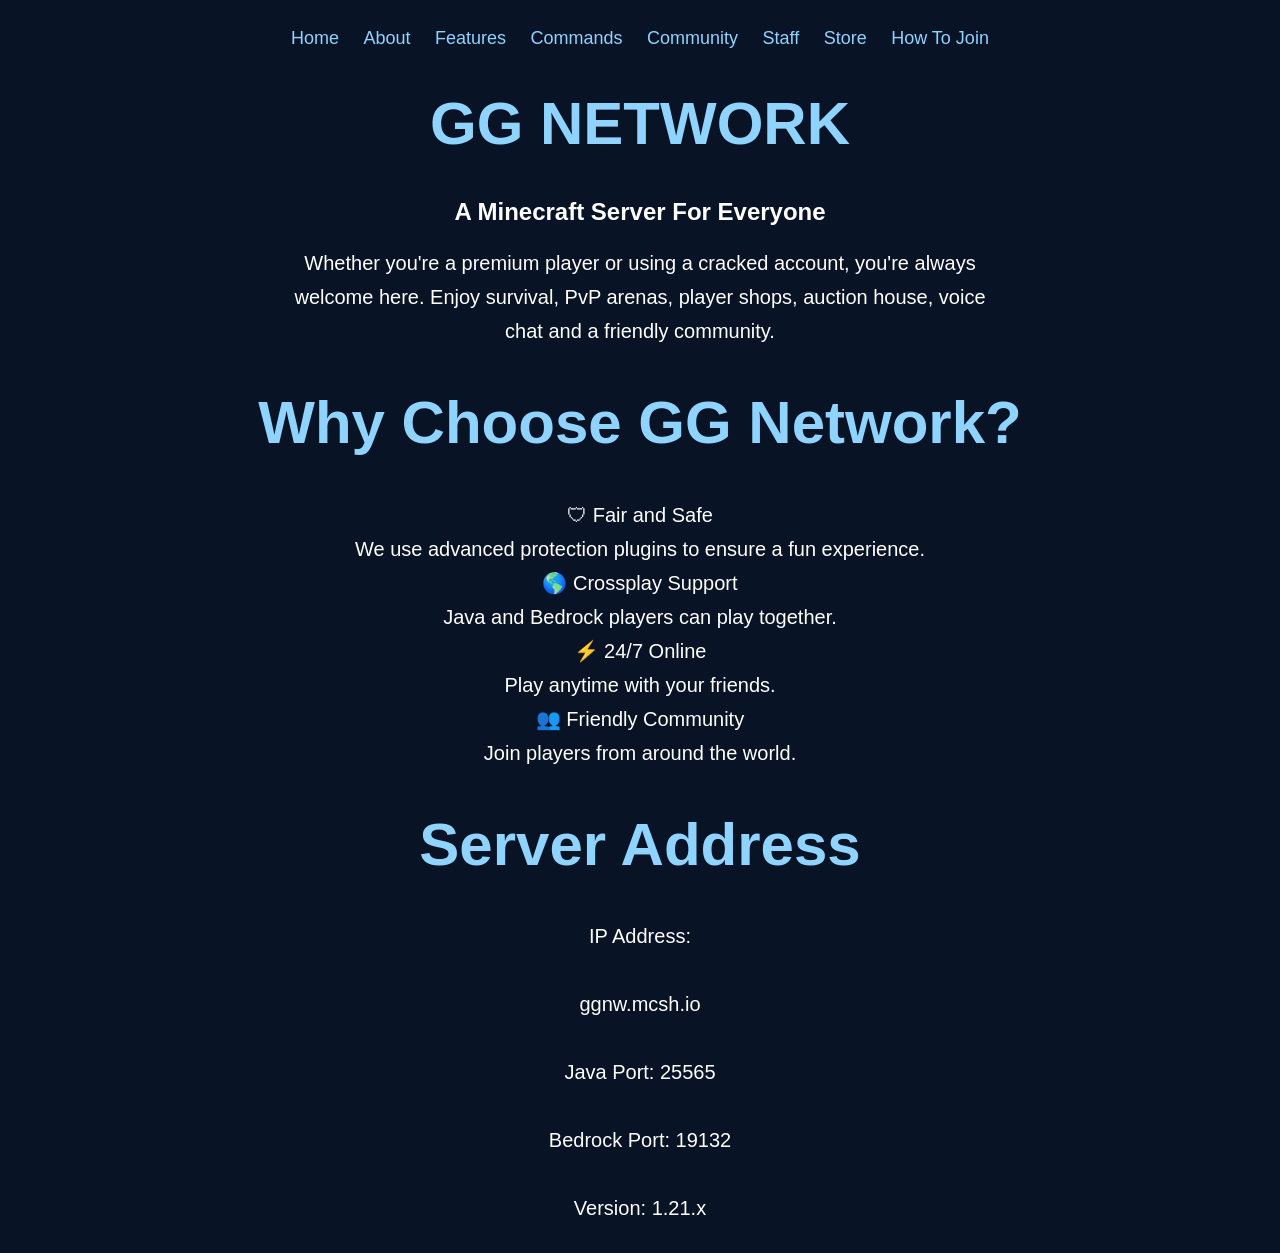
==== index.html @ 867b8905 "Update index.html" ====
<!DOCTYPE html>
<html>
<head>
<title>GG Network</title>
<link rel="stylesheet" href="style.css">
</head>

<body>

<nav>
<a href="index.html">Home</a>
<a href="about.html">About</a>
<a href="features.html">Features</a>
<a href="commands.html">Commands</a>
<a href="community.html">Community</a>
<a href="staff.html">Staff</a>
<a href="store.html">Store</a>
<a href="join.html">How To Join</a>
</nav>

<h1>GG NETWORK</h1>

<h2>A Minecraft Server For Everyone</h2>

<p>
Whether you're a premium player or using a cracked account,
you're always welcome here.

Enjoy survival, PvP arenas, player shops, auction house,
voice chat and a friendly community.
</p>

<h1>Why Choose GG Network?</h1>

<p>🛡 Fair and Safe</p>

<p>We use advanced protection plugins to ensure a fun experience.</p>

<p>🌎 Crossplay Support</p>

<p>Java and Bedrock players can play together.</p>

<p>⚡ 24/7 Online</p>

<p>Play anytime with your friends.</p>

<p>👥 Friendly Community</p>

<p>Join players from around the world.</p>

<h1>Server Address</h1>

<p>
IP Address:
<br><br>

ggnw.mcsh.io

<br><br>

Java Port: 25565

<br><br>

Bedrock Port: 19132

<br><br>

Version: 1.21.x
</p>

</body>
</html>
---- style.css ----
body{
background:#081326;
color:white;
font-family:Arial,sans-serif;
text-align:center;
padding:20px;
}

nav{
margin-bottom:40px;
}

nav a{
color:#8fd3ff;
text-decoration:none;
margin:10px;
font-size:18px;
}

nav a:hover{
color:white;
}

h1{
font-size:60px;
color:#8fd3ff;
}

p{
font-size:20px;
max-width:700px;
margin:auto;
line-height:1.7;
}
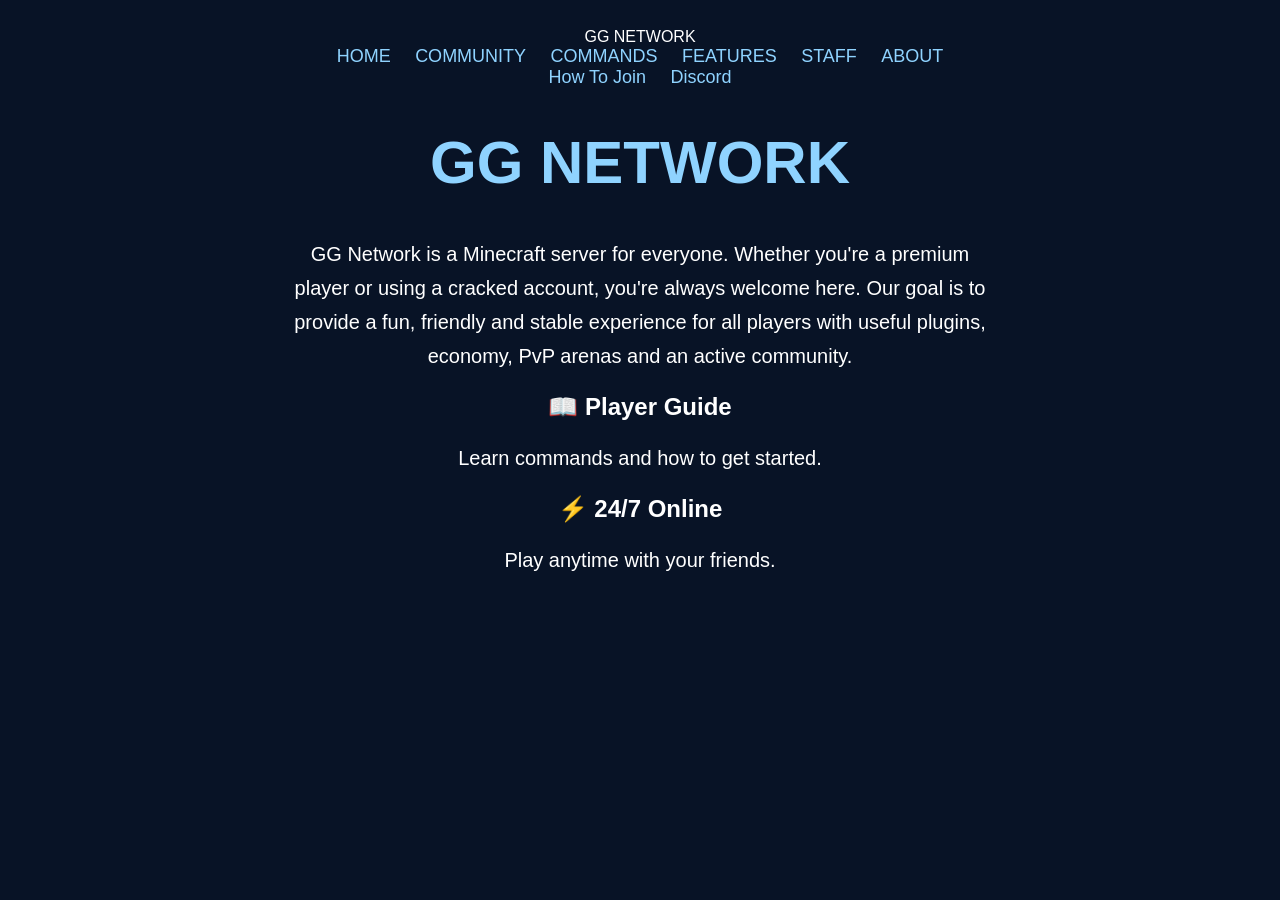
==== commit 3c1775ec: "Update index.html" ====
--- a/index.html
+++ b/index.html
@@ -8,66 +8,51 @@
 <body>
 
 <nav>
-<a href="index.html">Home</a>
-<a href="about.html">About</a>
-<a href="features.html">Features</a>
-<a href="commands.html">Commands</a>
-<a href="community.html">Community</a>
-<a href="staff.html">Staff</a>
-<a href="store.html">Store</a>
-<a href="join.html">How To Join</a>
+<div class="logo">GG NETWORK</div>
+
+<div class="menu">
+<a href="index.html">HOME</a>
+<a href="community.html">COMMUNITY</a>
+<a href="commands.html">COMMANDS</a>
+<a href="features.html">FEATURES</a>
+<a href="staff.html">STAFF</a>
+<a href="about.html">ABOUT</a>
+</div>
+
+<div class="buttons">
+<a href="join.html" class="join">How To Join</a>
+<a href="#" class="discord">Discord</a>
+</div>
 </nav>
+
+<div class="hero">
 
 <h1>GG NETWORK</h1>
 
-<h2>A Minecraft Server For Everyone</h2>
-
 <p>
+GG Network is a Minecraft server for everyone.
 Whether you're a premium player or using a cracked account,
 you're always welcome here.
 
-Enjoy survival, PvP arenas, player shops, auction house,
-voice chat and a friendly community.
+Our goal is to provide a fun, friendly and stable experience
+for all players with useful plugins, economy, PvP arenas and an active community.
 </p>
 
-<h1>Why Choose GG Network?</h1>
+<div class="cards">
 
-<p>🛡 Fair and Safe</p>
+<div class="card">
+<h2>📖 Player Guide</h2>
+<p>Learn commands and how to get started.</p>
+</div>
 
-<p>We use advanced protection plugins to ensure a fun experience.</p>
+<div class="card">
+<h2>⚡ 24/7 Online</h2>
+<p>Play anytime with your friends.</p>
+</div>
 
-<p>🌎 Crossplay Support</p>
+</div>
 
-<p>Java and Bedrock players can play together.</p>
-
-<p>⚡ 24/7 Online</p>
-
-<p>Play anytime with your friends.</p>
-
-<p>👥 Friendly Community</p>
-
-<p>Join players from around the world.</p>
-
-<h1>Server Address</h1>
-
-<p>
-IP Address:
-<br><br>
-
-ggnw.mcsh.io
-
-<br><br>
-
-Java Port: 25565
-
-<br><br>
-
-Bedrock Port: 19132
-
-<br><br>
-
-Version: 1.21.x
-</p>
+</div>
 
 </body>
 </html>
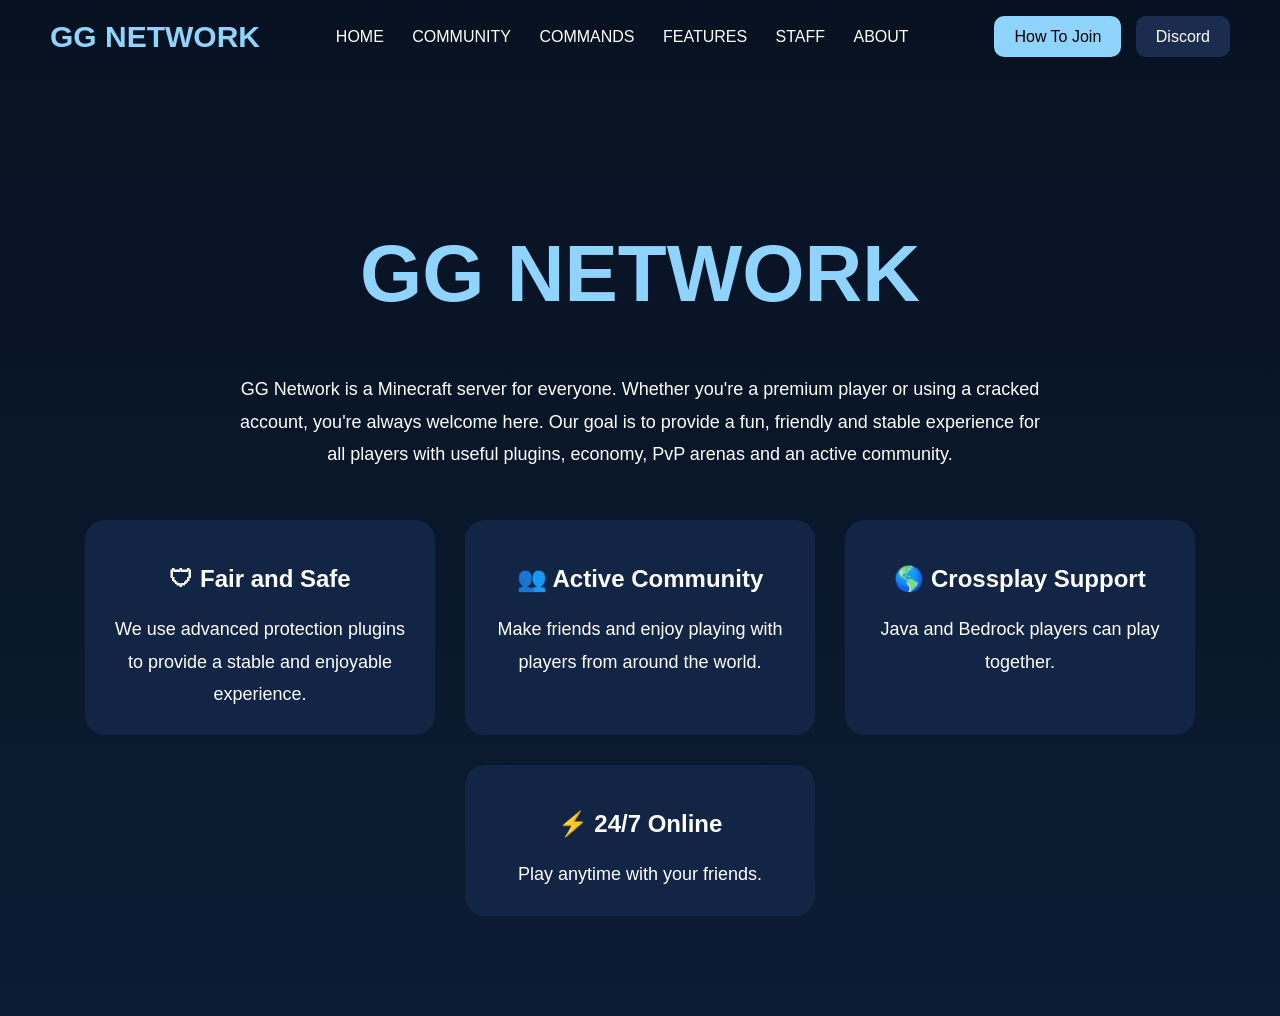
==== commit 40eb2ef0: "Update index.html" ====
--- a/index.html
+++ b/index.html
@@ -41,13 +41,31 @@
 <div class="cards">
 
 <div class="card">
-<h2>📖 Player Guide</h2>
-<p>Learn commands and how to get started.</p>
+<h2>🛡 Fair and Safe</h2>
+<p>
+We use advanced protection plugins to provide a stable and enjoyable experience.
+</p>
+</div>
+
+<div class="card">
+<h2>👥 Active Community</h2>
+<p>
+Make friends and enjoy playing with players from around the world.
+</p>
+</div>
+
+<div class="card">
+<h2>🌎 Crossplay Support</h2>
+<p>
+Java and Bedrock players can play together.
+</p>
 </div>
 
 <div class="card">
 <h2>⚡ 24/7 Online</h2>
-<p>Play anytime with your friends.</p>
+<p>
+Play anytime with your friends.
+</p>
 </div>
 
 </div>
--- a/style.css
+++ b/style.css
@@ -1,34 +1,74 @@
 body{
-background:#081326;
+background:linear-gradient(to bottom,#071221,#0d1c33);
 color:white;
 font-family:Arial,sans-serif;
-text-align:center;
-padding:20px;
+margin:0;
 }
 
 nav{
-margin-bottom:40px;
+display:flex;
+justify-content:space-between;
+align-items:center;
+padding:20px 50px;
 }
 
-nav a{
+.logo{
+font-size:30px;
+font-weight:bold;
 color:#8fd3ff;
+}
+
+.menu a{
+color:white;
 text-decoration:none;
-margin:10px;
+margin:0 12px;
+}
+
+.buttons a{
+text-decoration:none;
+padding:12px 20px;
+border-radius:10px;
+margin-left:10px;
+}
+
+.join{
+background:#8fd3ff;
+color:black;
+}
+
+.discord{
+background:#1b2d4f;
+color:white;
+}
+
+.hero{
+text-align:center;
+padding:100px 20px;
+}
+
+.hero h1{
+font-size:80px;
+color:#8fd3ff;
+}
+
+.hero p{
+max-width:800px;
+margin:auto;
+line-height:1.8;
 font-size:18px;
 }
 
-nav a:hover{
-color:white;
+.cards{
+display:flex;
+justify-content:center;
+gap:30px;
+margin-top:50px;
+flex-wrap:wrap;
 }
 
-h1{
-font-size:60px;
-color:#8fd3ff;
+.card{
+background:#132544;
+padding:25px;
+width:300px;
+border-radius:20px;
 }
-
-p{
-font-size:20px;
-max-width:700px;
-margin:auto;
-line-height:1.7;
-}
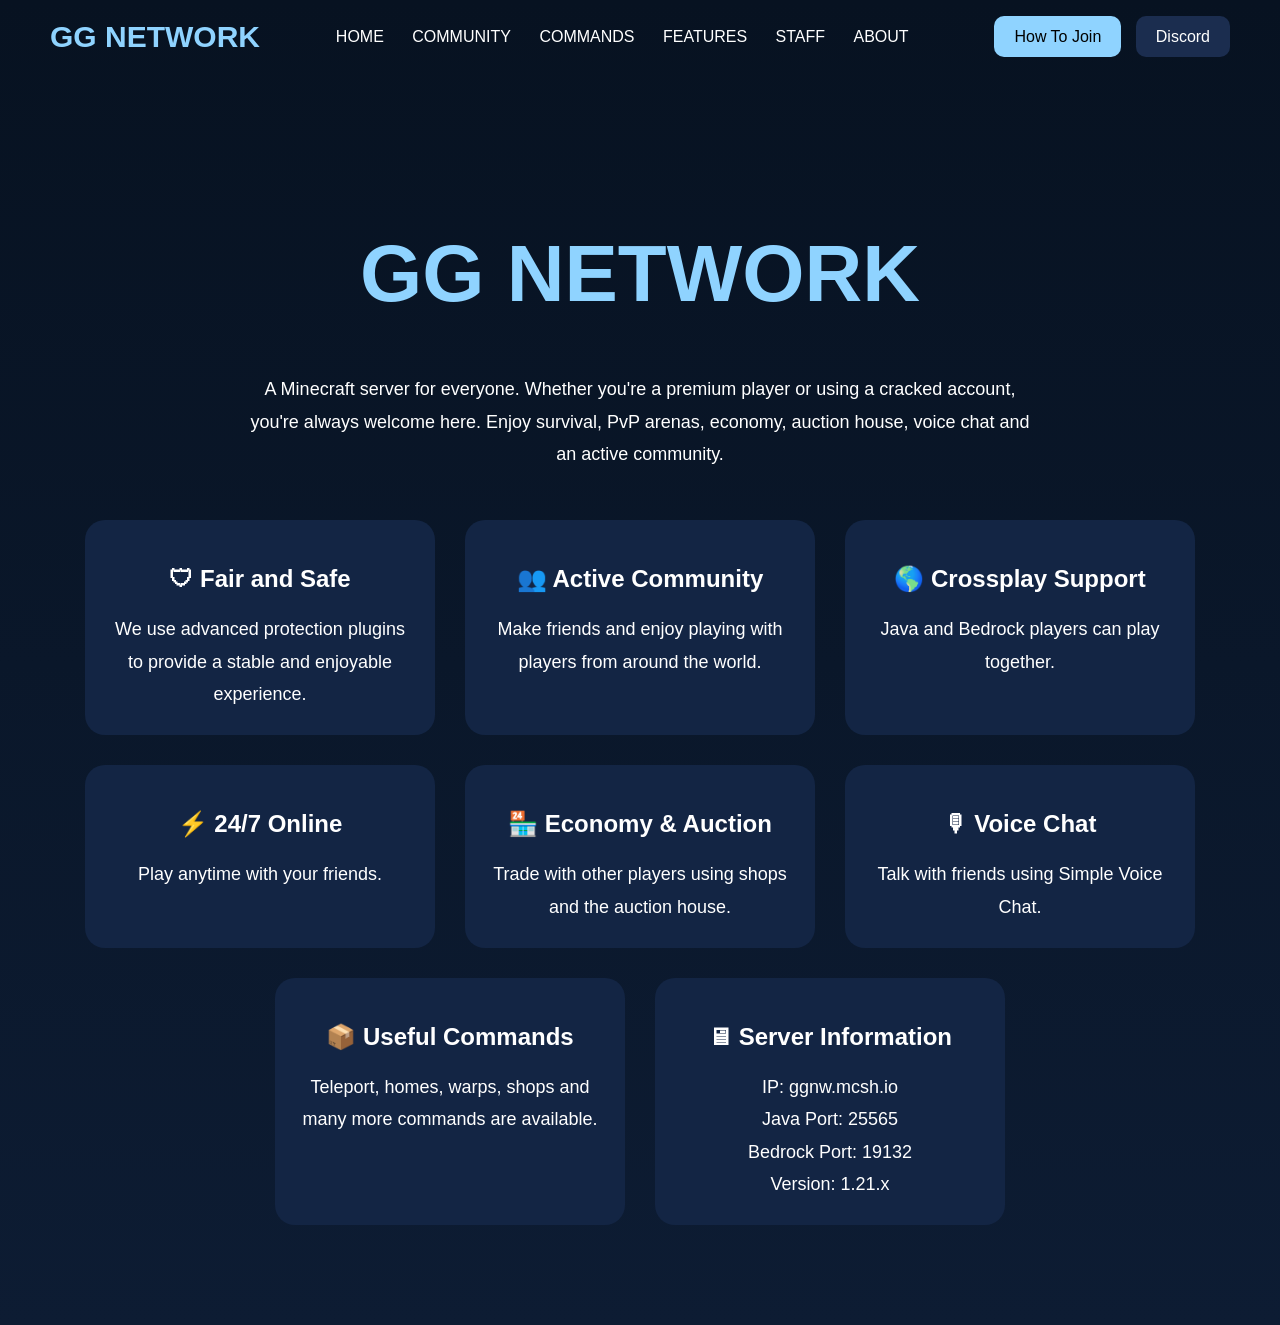
==== commit 37545038: "Update index.html" ====
--- a/index.html
+++ b/index.html
@@ -27,15 +27,19 @@
 
 <div class="hero">
 
-<h1>GG NETWORK</h1>
+<h1>
+<span class="white">GG</span>
+<span class="blue">NETWORK</span>
+</h1>
 
 <p>
-GG Network is a Minecraft server for everyone.
+A Minecraft server for everyone.
+
 Whether you're a premium player or using a cracked account,
 you're always welcome here.
 
-Our goal is to provide a fun, friendly and stable experience
-for all players with useful plugins, economy, PvP arenas and an active community.
+Enjoy survival, PvP arenas, economy, auction house,
+voice chat and an active community.
 </p>
 
 <div class="cards">
@@ -68,6 +72,37 @@
 </p>
 </div>
 
+<div class="card">
+<h2>🏪 Economy & Auction</h2>
+<p>
+Trade with other players using shops and the auction house.
+</p>
+</div>
+
+<div class="card">
+<h2>🎙 Voice Chat</h2>
+<p>
+Talk with friends using Simple Voice Chat.
+</p>
+</div>
+
+<div class="card">
+<h2>📦 Useful Commands</h2>
+<p>
+Teleport, homes, warps, shops and many more commands are available.
+</p>
+</div>
+
+<div class="card">
+<h2>🖥 Server Information</h2>
+<p>
+IP: ggnw.mcsh.io<br>
+Java Port: 25565<br>
+Bedrock Port: 19132<br>
+Version: 1.21.x
+</p>
+</div>
+
 </div>
 
 </div>
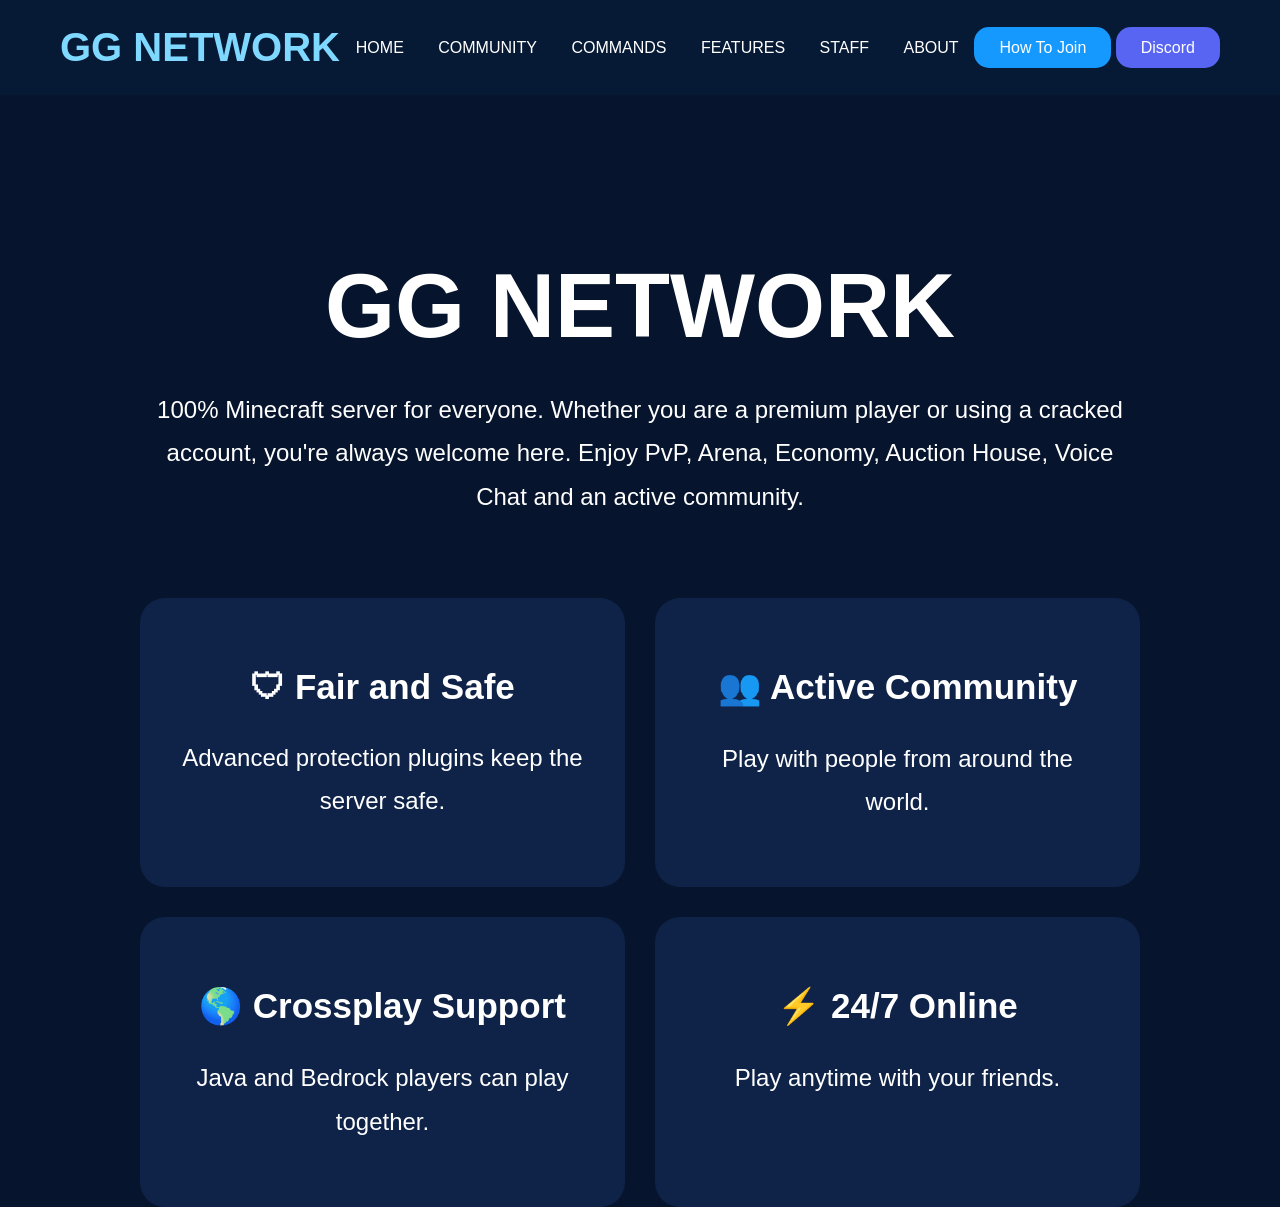
==== commit 76c3a642: "Update index.html" ====
--- a/index.html
+++ b/index.html
@@ -4,11 +4,13 @@
 <title>GG Network</title>
 <link rel="stylesheet" href="style.css">
 </head>
-
 <body>
 
 <nav>
-<div class="logo">GG NETWORK</div>
+
+<div class="logo">
+GG NETWORK
+</div>
 
 <div class="menu">
 <a href="index.html">HOME</a>
@@ -23,84 +25,40 @@
 <a href="join.html" class="join">How To Join</a>
 <a href="#" class="discord">Discord</a>
 </div>
+
 </nav>
 
 <div class="hero">
 
-<h1>
-<span class="white">GG</span>
-<span class="blue">NETWORK</span>
-</h1>
+<h1>GG NETWORK</h1>
 
 <p>
-A Minecraft server for everyone.
+100% Minecraft server for everyone.
+Whether you are a premium player or using a cracked account, you're always welcome here.
 
-Whether you're a premium player or using a cracked account,
-you're always welcome here.
-
-Enjoy survival, PvP arenas, economy, auction house,
-voice chat and an active community.
+Enjoy PvP, Arena, Economy, Auction House, Voice Chat and an active community.
 </p>
 
 <div class="cards">
 
 <div class="card">
 <h2>🛡 Fair and Safe</h2>
-<p>
-We use advanced protection plugins to provide a stable and enjoyable experience.
-</p>
+<p>Advanced protection plugins keep the server safe.</p>
 </div>
 
 <div class="card">
 <h2>👥 Active Community</h2>
-<p>
-Make friends and enjoy playing with players from around the world.
-</p>
+<p>Play with people from around the world.</p>
 </div>
 
 <div class="card">
 <h2>🌎 Crossplay Support</h2>
-<p>
-Java and Bedrock players can play together.
-</p>
+<p>Java and Bedrock players can play together.</p>
 </div>
 
 <div class="card">
 <h2>⚡ 24/7 Online</h2>
-<p>
-Play anytime with your friends.
-</p>
-</div>
-
-<div class="card">
-<h2>🏪 Economy & Auction</h2>
-<p>
-Trade with other players using shops and the auction house.
-</p>
-</div>
-
-<div class="card">
-<h2>🎙 Voice Chat</h2>
-<p>
-Talk with friends using Simple Voice Chat.
-</p>
-</div>
-
-<div class="card">
-<h2>📦 Useful Commands</h2>
-<p>
-Teleport, homes, warps, shops and many more commands are available.
-</p>
-</div>
-
-<div class="card">
-<h2>🖥 Server Information</h2>
-<p>
-IP: ggnw.mcsh.io<br>
-Java Port: 25565<br>
-Bedrock Port: 19132<br>
-Version: 1.21.x
-</p>
+<p>Play anytime with your friends.</p>
 </div>
 
 </div>
--- a/style.css
+++ b/style.css
@@ -1,74 +1,75 @@
 body{
-background:linear-gradient(to bottom,#071221,#0d1c33);
-color:white;
-font-family:Arial,sans-serif;
-margin:0;
+    background:#06152d;
+    color:white;
+    font-family:Arial,sans-serif;
+    margin:0;
 }
 
 nav{
-display:flex;
-justify-content:space-between;
-align-items:center;
-padding:20px 50px;
+    display:flex;
+    justify-content:space-between;
+    align-items:center;
+    padding:25px 60px;
+    background:#071a35;
 }
 
 .logo{
-font-size:30px;
-font-weight:bold;
-color:#8fd3ff;
+    font-size:40px;
+    font-weight:bold;
+    color:#7fd8ff;
 }
 
 .menu a{
-color:white;
-text-decoration:none;
-margin:0 12px;
+    color:white;
+    text-decoration:none;
+    margin:0 15px;
 }
 
 .buttons a{
-text-decoration:none;
-padding:12px 20px;
-border-radius:10px;
-margin-left:10px;
+    text-decoration:none;
+    padding:12px 25px;
+    border-radius:15px;
+    color:white;
 }
 
 .join{
-background:#8fd3ff;
-color:black;
+    background:#1699ff;
 }
 
 .discord{
-background:#1b2d4f;
-color:white;
+    background:#5865F2;
 }
 
 .hero{
-text-align:center;
-padding:100px 20px;
+    max-width:1000px;
+    margin:auto;
+    text-align:center;
+    padding-top:100px;
 }
 
-.hero h1{
-font-size:80px;
-color:#8fd3ff;
+h1{
+    font-size:90px;
+    margin-bottom:30px;
 }
 
-.hero p{
-max-width:800px;
-margin:auto;
-line-height:1.8;
-font-size:18px;
+p{
+    font-size:24px;
+    line-height:1.8;
 }
 
 .cards{
-display:flex;
-justify-content:center;
-gap:30px;
-margin-top:50px;
-flex-wrap:wrap;
+    display:grid;
+    grid-template-columns:repeat(2,1fr);
+    gap:30px;
+    margin-top:80px;
 }
 
 .card{
-background:#132544;
-padding:25px;
-width:300px;
-border-radius:20px;
+    background:#0f2348;
+    padding:40px;
+    border-radius:25px;
 }
+
+.card h2{
+    font-size:35px;
+}
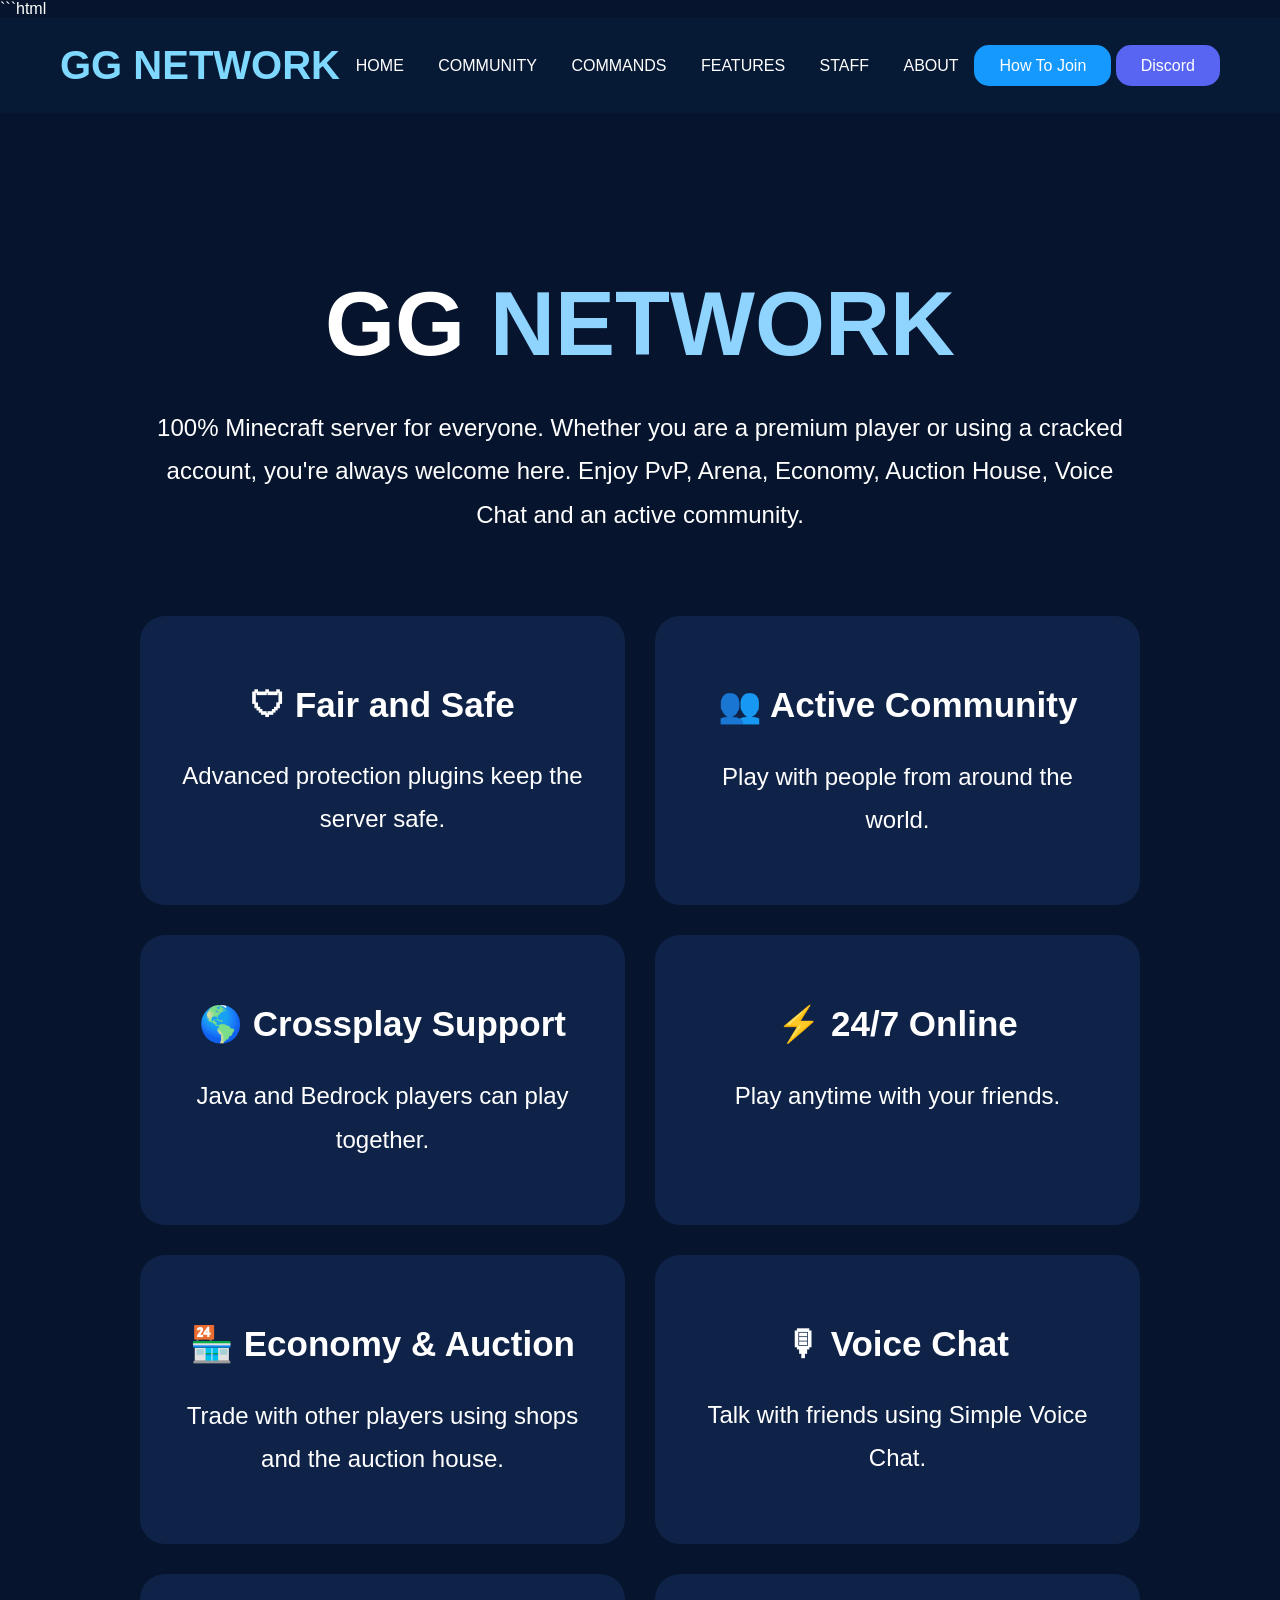
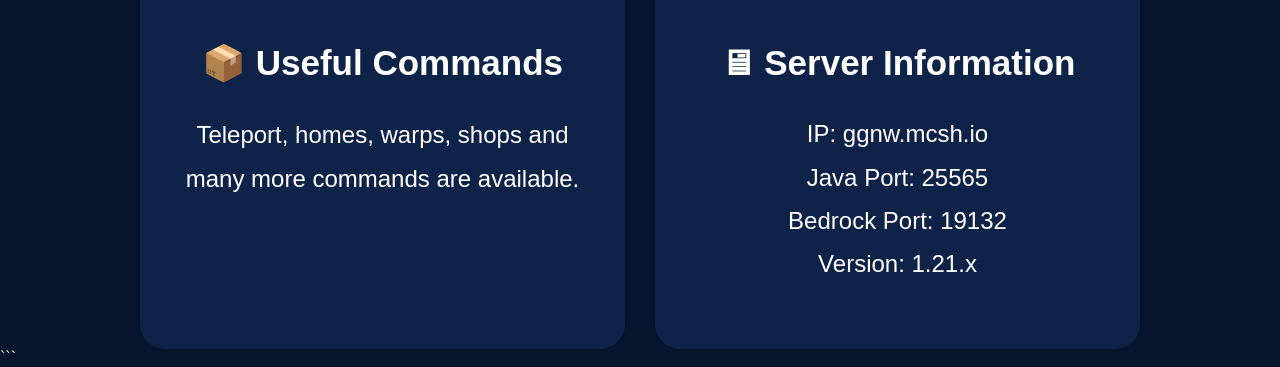
==== commit 79cfe427: "Update index.html" ====
--- a/index.html
+++ b/index.html
@@ -1,3 +1,4 @@
+```html
 <!DOCTYPE html>
 <html>
 <head>
@@ -23,17 +24,21 @@
 
 <div class="buttons">
 <a href="join.html" class="join">How To Join</a>
-<a href="#" class="discord">Discord</a>
+<a href="https://discord.gg/XDt86hJNT" target="_blank" class="discord">Discord</a>
 </div>
 
 </nav>
 
 <div class="hero">
 
-<h1>GG NETWORK</h1>
+<h1>
+<span style="color:white;">GG</span>
+<span style="color:#8fd3ff;">NETWORK</span>
+</h1>
 
 <p>
 100% Minecraft server for everyone.
+
 Whether you are a premium player or using a cracked account, you're always welcome here.
 
 Enjoy PvP, Arena, Economy, Auction House, Voice Chat and an active community.
@@ -43,22 +48,61 @@
 
 <div class="card">
 <h2>🛡 Fair and Safe</h2>
-<p>Advanced protection plugins keep the server safe.</p>
+<p>
+Advanced protection plugins keep the server safe.
+</p>
 </div>
 
 <div class="card">
 <h2>👥 Active Community</h2>
-<p>Play with people from around the world.</p>
+<p>
+Play with people from around the world.
+</p>
 </div>
 
 <div class="card">
 <h2>🌎 Crossplay Support</h2>
-<p>Java and Bedrock players can play together.</p>
+<p>
+Java and Bedrock players can play together.
+</p>
 </div>
 
 <div class="card">
 <h2>⚡ 24/7 Online</h2>
-<p>Play anytime with your friends.</p>
+<p>
+Play anytime with your friends.
+</p>
+</div>
+
+<div class="card">
+<h2>🏪 Economy & Auction</h2>
+<p>
+Trade with other players using shops and the auction house.
+</p>
+</div>
+
+<div class="card">
+<h2>🎙 Voice Chat</h2>
+<p>
+Talk with friends using Simple Voice Chat.
+</p>
+</div>
+
+<div class="card">
+<h2>📦 Useful Commands</h2>
+<p>
+Teleport, homes, warps, shops and many more commands are available.
+</p>
+</div>
+
+<div class="card">
+<h2>🖥 Server Information</h2>
+<p>
+IP: ggnw.mcsh.io<br>
+Java Port: 25565<br>
+Bedrock Port: 19132<br>
+Version: 1.21.x
+</p>
 </div>
 
 </div>
@@ -67,3 +111,4 @@
 
 </body>
 </html>
+```
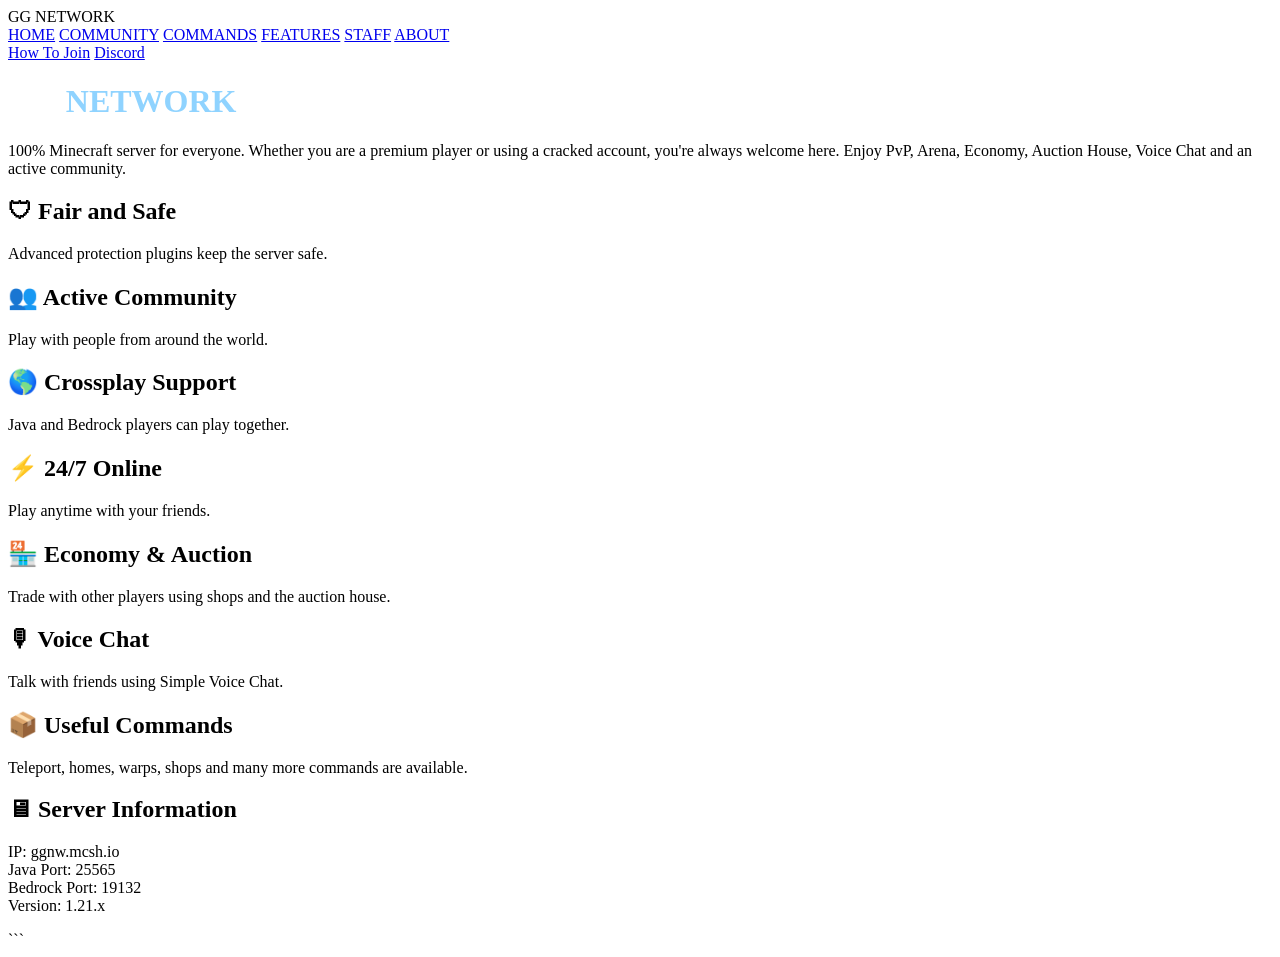
==== commit 2fb41388: "Update index.html" ====
--- a/index.html
+++ b/index.html
@@ -1,4 +1,3 @@
-```html
 <!DOCTYPE html>
 <html>
 <head>
--- a/style.css
+++ b/style.css
@@ -1,35 +1,47 @@
-body{
-    background:#06152d;
-    color:white;
+```css
+html, body{
+    body{
+    background:red !important;
+    color:white !important;
     font-family:Arial,sans-serif;
     margin:0;
+    min-height:100vh;
 }
 
 nav{
+    background:black;
     display:flex;
     justify-content:space-between;
     align-items:center;
     padding:25px 60px;
-    background:#071a35;
 }
 
 .logo{
+    color:white;
     font-size:40px;
     font-weight:bold;
-    color:#7fd8ff;
+}
+
+.menu{
+    display:flex;
+    gap:30px;
 }
 
 .menu a{
     color:white;
     text-decoration:none;
-    margin:0 15px;
+}
+
+.buttons{
+    display:flex;
+    gap:15px;
 }
 
 .buttons a{
+    color:white;
     text-decoration:none;
     padding:12px 25px;
     border-radius:15px;
-    color:white;
 }
 
 .join{
@@ -41,20 +53,15 @@
 }
 
 .hero{
+    background:black;
     max-width:1000px;
     margin:auto;
+    padding-top:100px;
     text-align:center;
-    padding-top:100px;
 }
 
-h1{
-    font-size:90px;
-    margin-bottom:30px;
-}
-
-p{
-    font-size:24px;
-    line-height:1.8;
+h1,h2,h3,p,a{
+    color:white !important;
 }
 
 .cards{
@@ -65,11 +72,9 @@
 }
 
 .card{
-    background:#0f2348;
+    background:#111111;
     padding:40px;
     border-radius:25px;
+    border:1px solid #222;
 }
-
-.card h2{
-    font-size:35px;
-}
+```
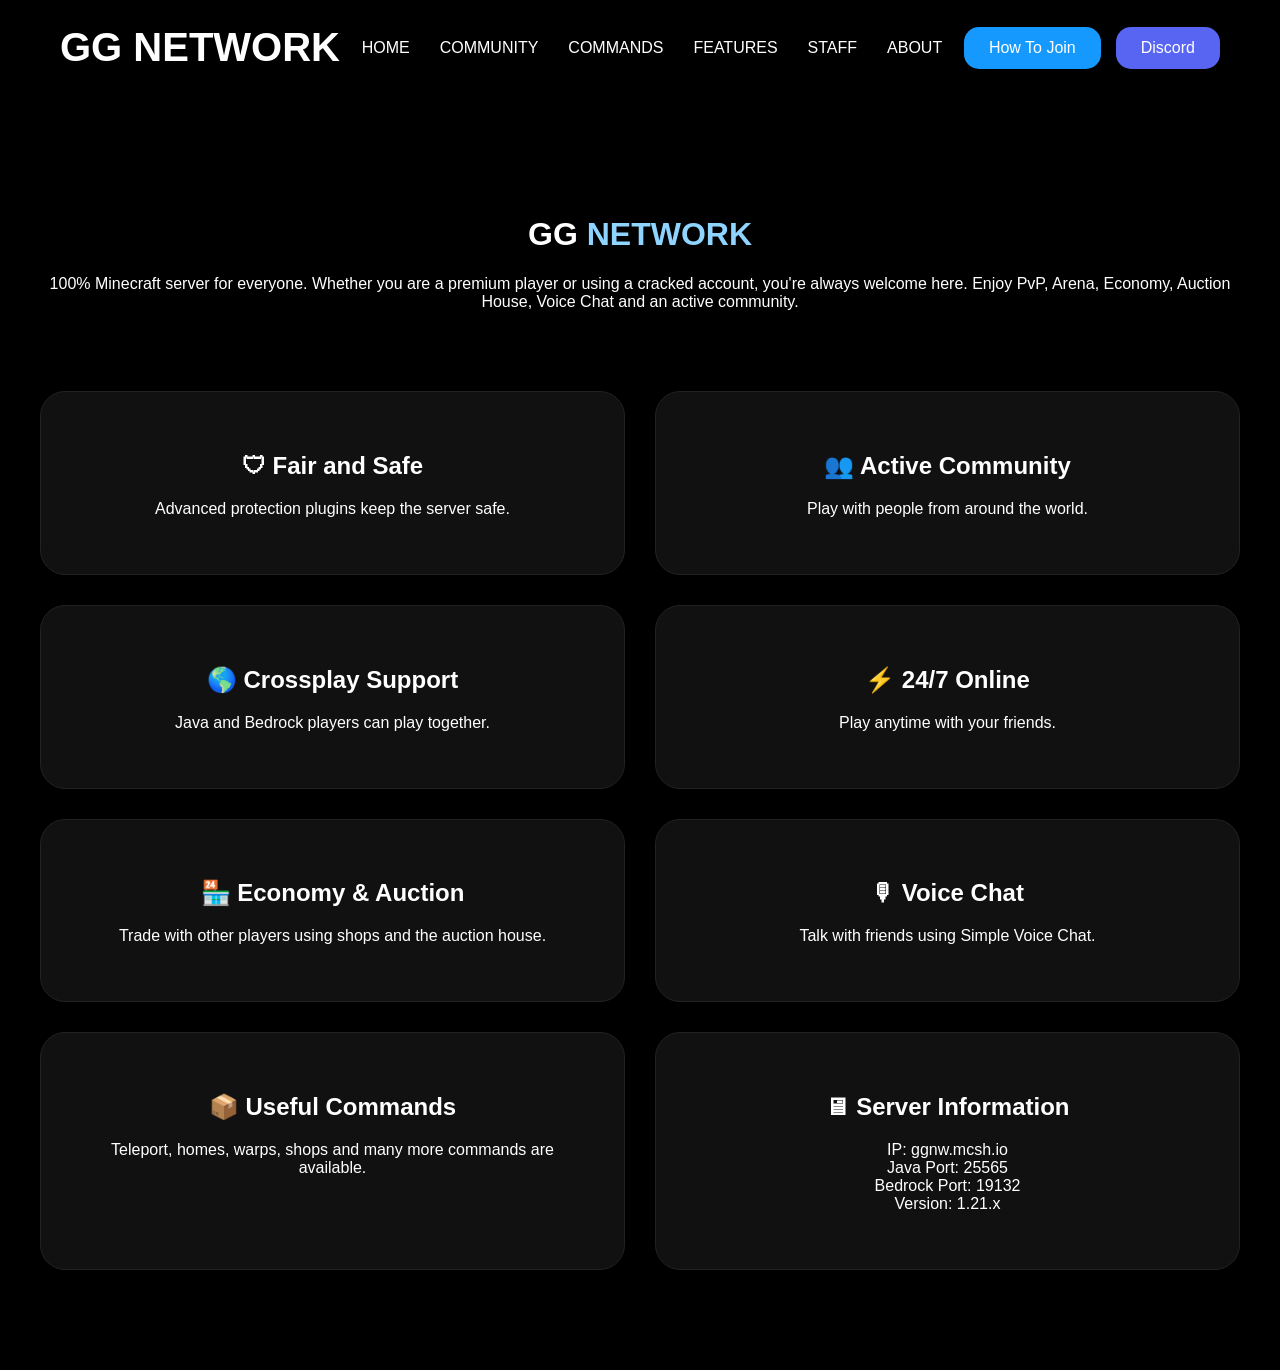
==== commit 308c6c4c: "Update index.html" ====
--- a/index.html
+++ b/index.html
@@ -110,4 +110,4 @@
 
 </body>
 </html>
-```
+
--- a/style.css
+++ b/style.css
@@ -1,11 +1,10 @@
-```css
 html, body{
-    body{
-    background:red !important;
-    color:white !important;
+    margin:0;
+    padding:0;
+    background:black !important;
+    color:white;
+    min-height:100vh;
     font-family:Arial,sans-serif;
-    margin:0;
-    min-height:100vh;
 }
 
 nav{
@@ -53,11 +52,11 @@
 }
 
 .hero{
+    width:100%;
+    text-align:center;
+    padding:100px 40px;
+    box-sizing:border-box;
     background:black;
-    max-width:1000px;
-    margin:auto;
-    padding-top:100px;
-    text-align:center;
 }
 
 h1,h2,h3,p,a{
@@ -77,4 +76,3 @@
     border-radius:25px;
     border:1px solid #222;
 }
-```
